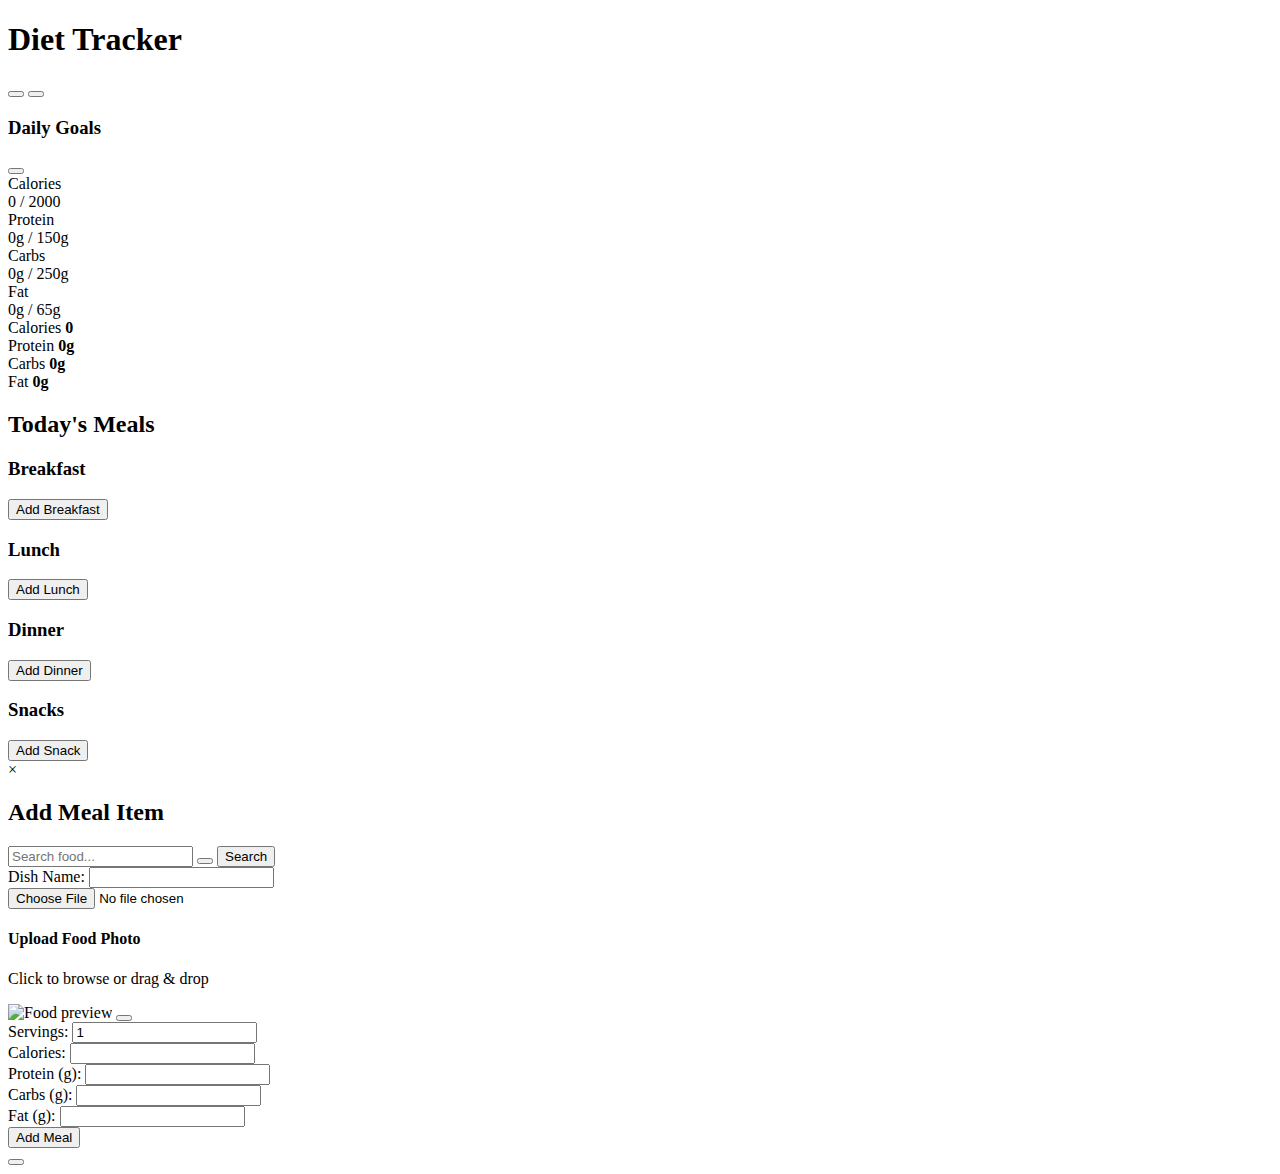
==== index.html @ f557be8c "Update and rename patrick.html to index.html" ====
<!DOCTYPE html>
<html lang="en">
<head>
    <meta charset="UTF-8">
    <meta name="viewport" content="width=device-width, initial-scale=1.0">
    <title>Test</title>
    <link rel="icon" href="data:,">
    <link rel="stylesheet" href="style.css">
    <link rel="stylesheet" href="https://cdnjs.cloudflare.com/ajax/libs/font-awesome/6.4.0/css/all.min.css" 
    integrity="sha512-iecdLmaskl7CVkqkXNQ/ZH/XLlvWZOJyj7Yy7tcenmpD1ypASozpmT/E0iPtmFIB46ZmdtAc9eNBvH0H/ZpiBw==" 
      crossorigin="anonymous" 
      referrerpolicy="no-referrer" />
    <link href="https://fonts.googleapis.com/css2?family=Roboto:wght@400;500;700&display=swap" rel="stylesheet">
  
    <link rel="icon" href="leaf-solid.svg" type="image/svg+xml">

  <link rel="icon" href="leaf-solid.ico" type="image/x-icon">

  <link rel="apple-touch-icon" href="leaf-solid.svg">

  <meta name="theme-color" content="#66BB6A">
  <meta name="msapplication-TileColor" content="#66BB6A">
</head>
<body>
    <div class="app-container">
        <header class="app-header">
            <div class="logo">
                <i class="fas fa-leaf"></i>
                <h1>Diet Tracker</h1>
            </div>
            <div class="date-selector">
                <button id="prevDate"><i class="fas fa-chevron-left"></i></button>
                <span id="currentDate"></span>
                <button id="nextDate"><i class="fas fa-chevron-right"></i></button>
            </div>
        </header>

        <main class="main-content">
            <div class="dashboard">
                <div class="nutrition-summary">
                    <div class="goal-progress">
                        <div class="goals-header">
                            <h3>Daily Goals</h3>
                            <button id="editGoalsBtn" class="edit-goals-btn">
                                <i class="fas fa-cog"></i>
                            </button>
                        </div>
                        <div class="progress-bars">
                            <div class="progress-item">
                                <label>Calories</label>
                                <div class="progress-bar">
                                    <div id="calorieProgress" class="progress" style="width: 0%"></div>
                                </div>
                                <span id="calorieCount">0 / 2000</span>
                            </div>
                            <div class="progress-item">
                                <label>Protein</label>
                                <div class="progress-bar">
                                    <div id="proteinProgress" class="progress" style="width: 0%"></div>
                                </div>
                                <span id="proteinCount">0g / 150g</span>
                            </div>
                            <div class="progress-item">
                                <label>Carbs</label>
                                <div class="progress-bar">
                                    <div id="carbsProgress" class="progress" style="width: 0%"></div>
                                </div>
                                <span id="carbsCount">0g / 250g</span>
                            </div>
                            <div class="progress-item">
                                <label>Fat</label>
                                <div class="progress-bar">
                                    <div id="fatProgress" class="progress" style="width: 0%"></div>
                                </div>
                                <span id="fatCount">0g / 65g</span>
                            </div>
                        </div>
                    </div>

                    <div class="quick-stats">
                        <div class="stat-card">
                            <i class="fas fa-fire"></i>
                            <span>Calories</span>
                            <strong id="totalCal">0</strong>
                        </div>
                        <div class="stat-card">
                            <i class="fas fa-drumstick-bite"></i>
                            <span>Protein</span>
                            <strong id="totalProtein">0g</strong>
                        </div>
                        <div class="stat-card">
                            <i class="fas fa-bread-slice"></i>
                            <span>Carbs</span>
                            <strong id="totalCarbs">0g</strong>
                        </div>
                        <div class="stat-card">
                            <i class="fas fa-cheese"></i>
                            <span>Fat</span>
                            <strong id="totalFat">0g</strong>
                        </div>
                    </div>
                </div>

                <div class="meals-section">
                    <div class="meal-header">
                        <h2>Today's Meals</h2>
                    </div>

                    <div class="meal-containers">
                        <div id="breakfast" class="meal-container">
                            <h3><i class="fas fa-sun"></i> Breakfast</h3>
                            <button class="add-meal-btn" data-meal-type="breakfast">Add Breakfast</button>
                            <div class="meal-items"></div>
                        </div>
                        <div id="lunch" class="meal-container">
                            <h3><i class="fas fa-cloud-sun"></i> Lunch</h3>
                            <button class="add-meal-btn" data-meal-type="lunch">Add Lunch</button>
                            <div class="meal-items"></div>
                        </div>
                        <div id="dinner" class="meal-container">
                            <h3><i class="fas fa-moon"></i> Dinner</h3>
                            <button class="add-meal-btn" data-meal-type="dinner">Add Dinner</button>
                            <div class="meal-items"></div>
                        </div>
                        <div id="snacks" class="meal-container">
                            <h3><i class="fas fa-cookie"></i> Snacks</h3>
                            <button class="add-meal-btn" data-meal-type="snacks">Add Snack</button>
                            <div class="meal-items"></div>
                        </div>
                    </div>
                </div>
            </div>
        </main>
    </div>

    <!-- inside the modal div -->
    <div id="addMealModal" class="modal hidden">
        <div class="modal-content">
            <span class="close-button">×</span>
            <h2>Add Meal Item</h2>
            <div class="search-container">
                <div class="search-input-wrapper">
                   <i class="fas fa-search"></i>
                    <input type="text" id="foodSearch" placeholder="Search food..." autocomplete="off">
                    <button class="clear-search hidden">
                        <i class="fas fa-times"></i>
                    </button>
                     <button id="searchButton" class="search-button">
                        Search
                    </button>
                </div>
                <div id="searchResults" class="search-results hidden"></div>
            </div>

            <form id="addMealForm">
                <input type="hidden" id="mealTypeInput">
                <div class="form-group">
                    <label for="dishName">Dish Name:</label>
                    <input type="text" id="dishName" required>
                </div>

                <!-- File Upload Section -->
                <div class="file-upload-wrapper">
                    <input type="file" id="photo" accept="image/*" class="hidden">
                    <label for="photo" class="file-upload-label">
                        <div class="upload-content">
                            <i class="fas fa-camera-retro upload-icon"></i>
                            <div class="upload-text">
                                <h4>Upload Food Photo</h4>
                                <p>Click to browse or drag & drop</p>
                            </div>
                        </div>
                        <div class="preview-container hidden">
                            <img id="imagePreview" class="preview-image" alt="Food preview">
                            <button type="button" class="remove-image-btn">
                                <i class="fas fa-times"></i>
                            </button>
                        </div>
                    </label>
                </div>

                <div class="nutrition-inputs">
                    <div class="input-group">
                        <label for="servings">Servings:</label>
                        <input type="number" id="servings" value="1" min="1">
                    </div>
                    <div class="input-group">
                        <label for="calories">Calories:</label>
                        <input type="number" id="calories" required>
                    </div>
                    <div class="input-group">
                        <label for="protein">Protein (g):</label>
                        <input type="number" id="protein" required>
                    </div>
                    <div class="input-group">
                        <label for="carbs">Carbs (g):</label>
                        <input type="number" id="carbs" required>
                    </div>
                    <div class="input-group">
                        <label for="fat">Fat (g):</label>
                        <input type="number" id="fat" required>
                    </div>
                </div>

                <button type="submit" class="primary-btn">Add Meal</button>
            </form>
        </div>
    </div>

    <button class="theme-toggle" aria-label="Toggle dark mode">
        <i class="fas fa-moon"></i>
    </button>

    <div id="toast-container"></div>

    <script src="script.js"></script>
</body>
</html>
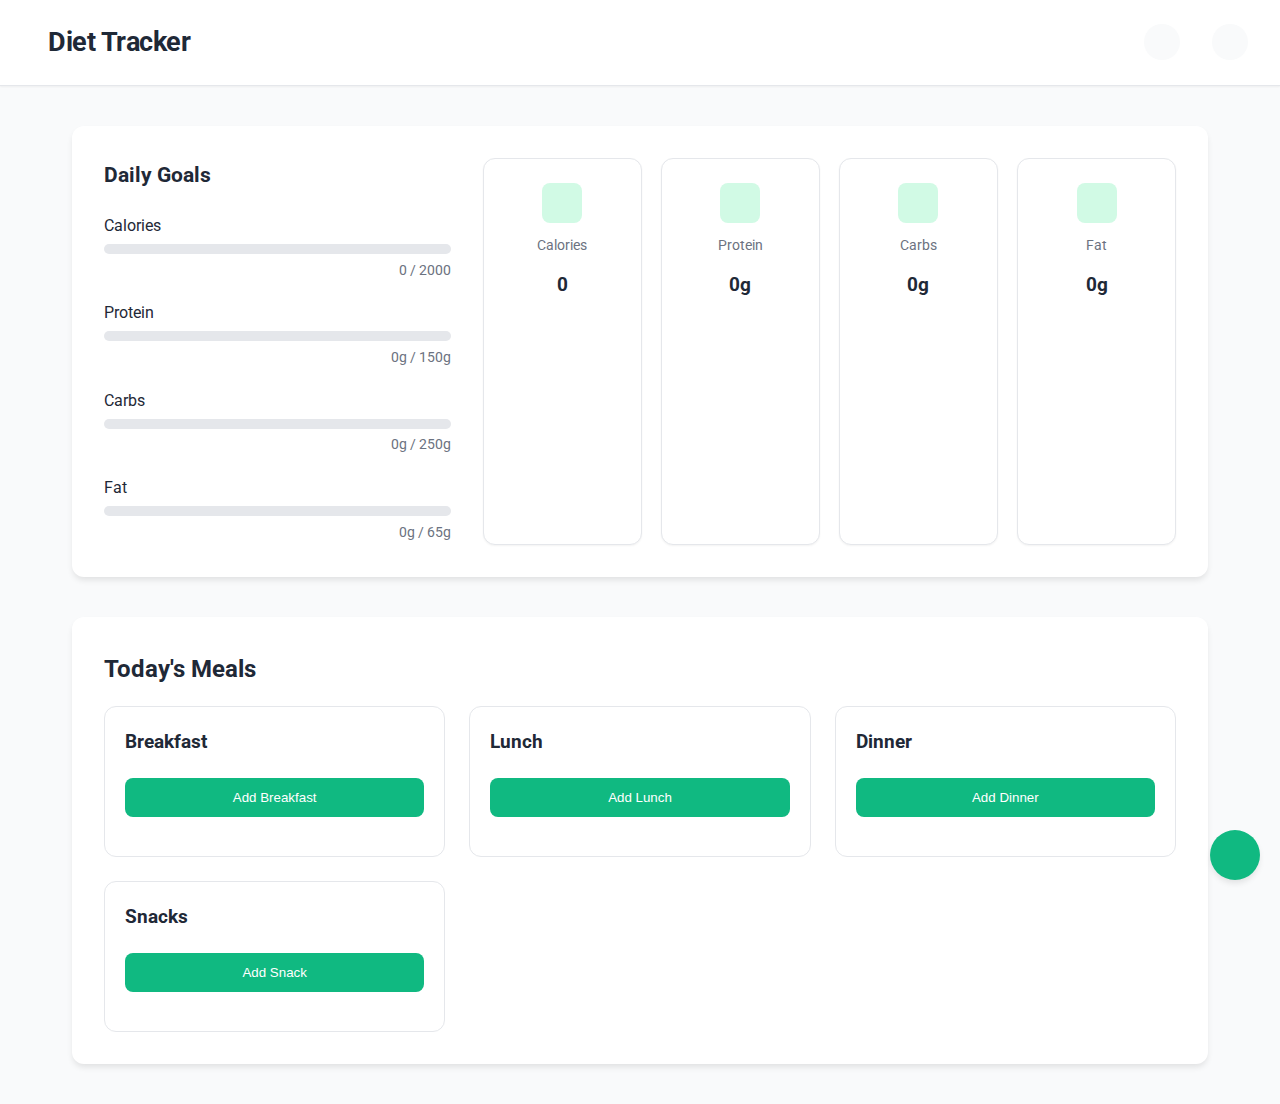
==== commit 5032014b: "Update index.html" ====
--- a/index.html
+++ b/index.html
@@ -3,7 +3,7 @@
 <head>
     <meta charset="UTF-8">
     <meta name="viewport" content="width=device-width, initial-scale=1.0">
-    <title>Test</title>
+    <title>Diet Tracker</title>
     <link rel="icon" href="data:,">
     <link rel="stylesheet" href="style.css">
     <link rel="stylesheet" href="https://cdnjs.cloudflare.com/ajax/libs/font-awesome/6.4.0/css/all.min.css" 
--- a/style.css
+++ b/style.css
@@ -0,0 +1,1489 @@
+:root {
+    --primary-color: #10B981; /* teal  */
+    --primary-dark: #059669;
+    --primary-light: #D1FAE5;
+
+    --md-primary-color: #66BB6A;
+    --md-primary-dark: #388E3C;
+    --md-primary-light: #C8E6C9;
+
+    --accent-color: #F59E0B; /*  material Yellow  */
+    --md-accent-color: #FFC107; /* material Yellow */
+
+    --text-primary: #1F2937; /* dark gray */
+    --text-secondary: #6B7280; /* medium gray */
+
+    --background-main: #F9FAFB; /* light gray*/
+    --background-card: #FFFFFF; /* white */
+    --border-color: #E5E7EB; /* light gray  */
+
+    --shadow-sm: 0 1px 2px rgba(0, 0, 0, 0.05);
+    --shadow-md: 0 4px 6px -1px rgba(0, 0, 0, 0.1);
+    --border-radius: 12px; 
+    --font-family: 'Inter', 'Roboto', sans-serif;
+    --z-index-modal: 2000; 
+    --z-index-search-results: 1000; /* search results */
+    --transition-timing: cubic-bezier(0.4, 0, 0.2, 1);
+    --border-color-rgb: 229, 231, 235;
+    --primary-color-rgb: 16, 185, 129;
+    --background-main-rgb: 249, 250, 251;
+}
+[data-theme="dark"] {
+    /* g spectrum */
+    --green-50: #e6f3e9;
+    --green-100: #c2e3c7;
+    --green-200: #2ecc71;
+    --green-300: #27ae60;
+    --green-400: #1e8449;
+
+    /* grayscale  */
+    --black-pure: #000000;
+    --black-soft: #0a0a0a;
+    --grey-900: #121212;
+    --grey-800: #1e1e1e;
+    --grey-700: #2c2c2c;
+    --grey-600: #3c3c3c;
+    --grey-500: #484848;
+    --grey-400: #5c5c5c;
+
+    /* text hdfghfghierarchy */
+    --text-primary: #e0e0e0;
+    --text-secondary: #a0a0a0;
+    --text-tertiary: #6c6c6c;
+
+    /* layout and structure */
+    --background-main: var(--black-soft);
+    --background-secondary: var(--grey-900);
+    --background-card: var(--grey-800);
+    --background-elevated: var(--grey-700);
+
+    /* interaction and state */
+    --hover-color: var(--green-300);
+    --active-color: var(--green-400);
+    --focus-ring: rgba(46, 204, 113, 0.4);
+
+    /* border and separation */
+    --border-color: rgba(46, 204, 113, 0.2); 
+    --border-subtle: rgba(255, 255, 255, 0.1); 
+    --border-gradient: linear-gradient(90deg, rgba(46, 204, 113, 0.2), rgba(46, 204, 113, 0)); 
+    --separator-gradient: linear-gradient(90deg, transparent, rgba(255, 255, 255, 0.1), transparent); /* gradient sep */
+
+    /* semantic map */
+    --primary-color: var(--green-200);
+    --success-color: var(--green-300);
+    --danger-color: #e74c3c;
+    --warning-color: #f39c12;
+
+    /* advanced Utili */
+    --border-radius-sm: 4px;
+    --border-radius-md: 8px;
+    --transition-speed: 0.2s;
+
+    /* shad & dep */
+    --shadow-subtle: 0 2px 4px rgba(0,0,0,0.2);
+    --shadow-medium: 0 4px 8px rgba(0,0,0,0.3);
+
+    /* Opacity lvl */
+    --opacity-hover: 0.85;
+    --opacity-disabled: 0.5;
+
+    --gradient-primary: linear-gradient(135deg, var(--green-200), var(--green-300)); 
+    --gradient-card: linear-gradient(145deg, var(--grey-800), var(--grey-700)); 
+    --hover-glow: 0 0 8px rgba(46, 204, 113, 0.3); 
+    --transition-smooth: all var(--transition-speed) ease-in-out; 
+    --scale-hover: scale(1.02);
+    --scale-active: scale(0.98); 
+}*,
+*::before,
+*::after {
+    margin: 0;
+    padding: 0;
+    box-sizing: border-box;
+}
+
+body {
+    font-family: var(--font-family);
+    background-color: var(--background-main);
+    color: var(--text-primary);
+    line-height: 1.7;
+    -webkit-font-smoothing: antialiased;
+    -moz-osx-font-smoothing: grayscale;
+}
+
+.app-container {
+    min-height: 100vh;
+}
+
+/* Header  */
+.app-header {
+    background-color: var(--background-card);
+    padding: 1.2rem 2rem; 
+    box-shadow: var(--shadow-sm); 
+    display: flex;
+    justify-content: space-between; 
+    align-items: center;
+    border-bottom: 1px solid var(--border-color); 
+}
+
+/* Logo  */
+.logo {
+    display: flex;
+    align-items: center;
+    gap: 1rem; 
+}
+
+.logo i {
+    color: var(--primary-color);
+    font-size: 2.2rem; 
+}
+
+.logo h1 {
+    font-size: 1.7rem; 
+    font-weight: 700; 
+    letter-spacing: -0.5px; 
+    color: var(--text-primary);
+}
+
+/* Date Selector */
+.date-selector {
+    display: flex;
+    align-items: center;
+    gap: 1rem;
+}
+
+.date-selector button {
+    background: none;
+    border: none;
+    cursor: pointer;
+    color: var(--primary-color);
+    transition: opacity 0.2s;
+    width: 36px; 
+    height: 36px; 
+    border-radius: 50%; 
+    background-color: var(--background-main); /*mamayang 4 fix selector button */
+}
+
+.date-selector button:hover {
+    opacity: 0.8;
+    background: var(--primary-light); 
+}
+
+.date-selector span {
+    font-weight: 500;
+    color: var(--text-primary);
+}
+
+/* Main Content   */
+.main-content {
+    max-width: 1200px;
+    margin: 2.5rem auto;
+    padding: 0 2rem;
+}
+
+.dashboard {
+    display: grid;
+    gap: 2.5rem;
+}
+
+/* nutrition summary */
+.nutrition-summary {
+    display: grid;
+    gap: 2rem;
+    grid-template-columns: 1fr 2fr;
+    background-color: var(--background-card);
+    padding: 2rem;
+    border-radius: var(--border-radius);
+    box-shadow: var(--shadow-md);
+}
+
+.goal-progress {
+    display: flex;
+    flex-direction: column;
+}
+
+.goals-header {
+    display: flex;
+    justify-content: space-between;
+    align-items: center;
+    margin-bottom: 1.2rem;
+}
+
+.goal-progress h3 {
+    margin: 0;
+    font-size: 1.3rem;
+    color: var(--text-primary);
+}
+
+.edit-goals-btn {
+    background: none;
+    border: none;
+    color: var(--text-secondary);
+    cursor: pointer;
+    font-size: 1.1rem;
+    transition: color 0.2s;
+}
+
+.edit-goals-btn:hover {
+    color: var(--primary-color);
+}
+
+/*  Progress Bars  */
+.progress-bars {
+    display: flex;
+    flex-direction: column;
+    gap: 1rem;
+}
+
+.progress-item label {
+    display: block;
+    margin-bottom: 0.3rem;
+    color: var(--text-primary);
+    font-size: 1rem;
+}
+
+.progress-bar {
+    height: 10px; /* Adjusted height */
+    background-color: var(--border-color);
+    border-radius: 5px; /* Adjusted border-radius */
+    overflow: hidden;
+    position: relative; /* For ::after positioning */
+}
+
+.progress {
+    height: 100%;
+    background: linear-gradient(90deg, var(--primary-color) 0%, var(--primary-dark) 100%); /* Gradient color */
+    box-shadow: inset 0 2px 4px rgba(0, 0, 0, 0.05); 
+    border-radius: 4px; 
+    transition: width 0.3s ease, background-color 0.3s ease;
+}
+
+.progress-item span {
+    display: block;
+    text-align: right;
+    font-size: 0.9rem;
+    color: var(--text-secondary);
+    margin-top: 0.3rem;
+}
+
+.goal-input-field {
+    width: 70px;
+    padding: 0.5rem 0.7rem;
+    border: 1px solid #ccc;
+    border-radius: 6px;
+    font-size: 1rem;
+    text-align: center;
+    outline: none;
+    margin-right: 0.3rem;
+    background-color: var(--background-card);
+    color: var(--text-primary);
+}
+
+input[type="number"]::-webkit-inner-spin-button,
+input[type="number"]::-webkit-outer-spin-button {
+    -webkit-appearance: none;
+    margin: 0;
+}
+
+input[type="number"] {
+    -moz-appearance: textfield;
+}
+
+/* Quick Stats Styles */
+.quick-stats {
+    display: grid;
+    grid-template-columns: repeat(auto-fit, minmax(100px, 1fr));
+    gap: 1.2rem;
+}
+
+.stat-card {
+    background-color: var(--background-card); 
+    border: 1px solid var(--border-color); 
+    padding: 1.5rem; 
+    border-radius: var(--border-radius);
+    text-align: center;
+    display: flex;
+    flex-direction: column;
+    align-items: center;
+    gap: 0.7rem;
+    box-shadow: var(--shadow-sm);
+    transition: transform 0.2s ease, box-shadow 0.2s ease; 
+}
+
+.stat-card:hover {
+    transform: translateY(-2px); 
+    box-shadow: var(--shadow-md); 
+}
+
+.stat-card i {
+    font-size: 1.8rem;
+    color: var(--primary-color);
+    width: 40px; /* From first block */
+    height: 40px; /* From first block */
+    display: flex; /* From first block */
+    align-items: center; /* From first block */
+    justify-content: center; /* From first block */
+    border-radius: 8px; /* From first block */
+    background: var(--primary-light); /* Background from first block */
+}
+
+.stat-card span {
+    font-size: 0.9rem;
+    color: var(--text-secondary);
+}
+
+.stat-card strong {
+    font-size: 1.2rem;
+    color: var(--text-primary);
+}
+
+/* Edit Actions Styles (from second block) */
+.edit-actions {
+    display: flex;
+    gap: 0.8rem;
+    align-items: center;
+}
+
+.small-btn {
+    padding: 0.6rem 1.2rem;
+    font-size: 0.9rem;
+    border-radius: 8px;
+    cursor: pointer;
+    transition: background-color 0.2s, color 0.2s;
+    border: none;
+}
+
+.primary-btn {
+    background-color: var(--primary-color);
+    color: white;
+}
+
+.primary-btn:hover {
+    background-color: var(--primary-dark);
+}
+
+.secondary-btn {
+    background-color: #eee;
+    color: var(--text-secondary);
+}
+
+.secondary-btn:hover {
+    background-color: #ddd;
+}
+
+/* Meals Section Styles  */
+.meals-section {
+    background-color: var(--background-card);
+    padding: 2rem;
+    border-radius: var(--border-radius);
+    box-shadow: var(--shadow-md);
+}
+
+.meal-header {
+    display: flex;
+    justify-content: space-between;
+    align-items: center;
+    margin-bottom: 1rem;
+}
+
+.meal-header h2 {
+    font-size: 1.5rem;
+    margin: 0;
+    color: var(--text-primary);
+}
+
+/*  Meal Containers */
+.meal-containers {
+    display: grid;
+    grid-template-columns: repeat(auto-fit, minmax(300px, 1fr));
+    gap: 1.5rem;
+}
+
+.meal-container {
+    background-color: var(--background-card); /* From first block, corrected to background-card */
+    border: 1px solid var(--border-color); /* Border from first block */
+    padding: 1.25rem; /* Adjusted padding from first block */
+    border-radius: var(--border-radius);
+    display: flex;
+    flex-direction: column;
+    gap: 1.2rem;
+}
+
+.meal-header-row {
+    display: flex;
+    justify-content: space-between;
+    align-items: center;
+    padding-bottom: 1rem;
+    border-bottom: 1px solid var(--border-color);
+}
+
+.meal-header-row h3 {
+    display: flex;
+    align-items: center;
+    gap: 0.5rem;
+    margin: 0;
+    font-size: 1.2rem;
+    color: var(--text-primary);
+}
+
+/*  Add Meal Button  */
+.add-meal-btn {
+    background: var(--primary-color); 
+    color: white; /* From first block */
+    border: none;
+    padding: 0.75rem 1.25rem; 
+    border-radius: 8px; 
+    font-weight: 500;
+    transition: all 0.2s ease;
+    cursor: pointer; /* pointer */
+}
+
+.add-meal-btn:hover {
+    background: var(--primary-dark); /* Hover background */
+    transform: translateY(-1px); /* Hover transform  */
+    box-shadow: none; 
+}
+
+.add-meal-btn i {
+    font-size: 0.9rem;
+}
+.meal-items {
+    display: flex;
+    flex-direction: column;
+    gap: 1.5rem; /* Increased gap for better visual separation */
+}
+.meal-items {
+    display: flex;
+    flex-direction: column;
+    gap: 1.75rem; /* Increased vertical spacing */
+}
+
+.food-item {
+    background: var(--background-card);
+    border: 1px solid rgba(var(--border-color-rgb), 0.1);
+    padding: 1.5rem;
+    border-radius: 16px;
+    display: grid;
+    grid-template-columns: 80px 1fr auto;
+    gap: 1.5rem;
+    align-items: center;
+    box-shadow: 0 4px 24px rgba(0, 0, 0, 0.05);
+    transition: all 0.3s cubic-bezier(0.4, 0, 0.2, 1);
+    position: relative;
+    overflow: hidden;
+    cursor: pointer;
+}
+.food-item:hover {
+    transform: translateX(4px);
+    border-color: var(--primary-color);
+    box-shadow: var(--shadow-sm);
+}
+
+.food-item:hover {
+    transform: translateY(-3px);
+    box-shadow: 0 8px 32px rgba(0, 0, 0, 0.1);
+    border-color: rgba(var(--primary-color-rgb), 0.2);
+}
+
+.food-item::before {
+    content: '';
+    position: absolute;
+    top: 0;
+    left: 0;
+    width: 100%;
+    height: 100%;
+    background: linear-gradient(120deg, 
+        rgba(var(--primary-color-rgb), 0.03) 0%, 
+        rgba(var(--primary-color-rgb), 0.01) 100%);
+    opacity: 0;
+    transition: opacity 0.3s ease;
+}
+
+.food-item:hover::before {
+    opacity: 1;
+}
+/*.food-image img */
+.food-image {
+    position: relative;
+    border-radius: 12px;
+    width: 100px;
+    height: 100px;
+    background: linear-gradient(145deg, 
+        rgba(var(--background-main-rgb), 0.8), 
+        rgba(var(--background-main-rgb), 0.6));
+    border: 1px solid rgba(var(--border-color-rgb), 0.15);
+    overflow: hidden;
+    transition: transform 0.3s ease;
+}
+
+.food-image::after {
+    content: attr(data-food-name);
+    position: absolute;
+    bottom: 0;
+    left: 0;
+    right: 0;
+    background: linear-gradient(0deg, rgba(0,0,0,0.7) 0%, transparent 100%);
+    color: white;
+    padding: 0.5rem 0.75rem;
+    font-size: 0.9rem;
+    font-weight: 500;
+    display: flex;
+    align-items: center;
+    gap: 0.5rem;
+}
+
+.food-image::before {
+    content: '\f2e7'; /* Font   awesome icon */
+    font-family: 'Font Awesome 5 Free';
+    font-weight: 900;
+    color: var(--primary-color);
+    position: absolute;
+    top: 8px;
+    left: 8px;
+    font-size: 1.2rem;
+    z-index: 1;
+}
+
+.food-image img {
+    width: 100%;
+    height: 100%;
+    object-fit: cover;
+    border-radius: 10px;
+}
+
+.food-item:hover .food-image img {
+    transform: scale(1.05);
+}
+.food-content {
+    display: flex;
+    flex-direction: column;
+    gap: 1rem; 
+    position: relative;
+    z-index: 1;
+}
+
+.food-name {
+    font-weight: 700;
+    color: var(--text-primary);
+    font-size: 1.3rem; 
+    letter-spacing: -0.015em;
+    line-height: 1.3;
+    text-shadow: 0 1px 2px rgba(0, 0, 0, 0.05);
+}
+
+.food-details {
+    display: grid;
+    grid-template-columns: repeat(2, 1fr);
+    gap: 1.5rem 2rem; /* verti and hori spacing */
+}
+
+.food-detail-group {
+    display: flex;
+    flex-direction: column;
+    gap: 0.5rem;
+}
+
+.detail-label {
+    font-size: 0.75rem;
+    font-weight: 600;
+    color: var(--text-tertiary);
+    text-transform: uppercase;
+    letter-spacing: 0.05em;
+    display: flex;
+    align-items: center;
+    gap: 0.5rem;
+}
+
+.detail-label::before {
+    content: '';
+    width: 8px;
+    height: 8px;
+    border-radius: 50%;
+    background: rgba(var(--primary-color-rgb), 0.3);
+}
+
+.detail-value {
+    font-size: 1.05rem;
+    font-weight: 500;
+    color: var(--text-primary);
+    letter-spacing: -0.01em;
+}
+
+/*  remove button */
+.remove-btn {
+    background: rgba(231, 76, 60, 0.1);
+    border: none;
+    color: #e74c3c;
+    width: 40px;
+    height: 40px;
+    display: flex;
+    align-items: center;
+    justify-content: center;
+    border-radius: 12px;
+    transition: all 0.3s cubic-bezier(0.4, 0, 0.2, 1);
+    position: relative;
+    overflow: hidden;
+}
+
+.remove-btn::before {
+    content: '\f2ed'; /* Font Awesome trash icon */
+    font-family: 'Font Awesome 5 Free';
+    font-weight: 900;
+}
+
+.remove-btn:hover {
+    background: rgba(231, 76, 60, 0.2);
+    transform: rotate(8deg) scale(1.1);
+}
+.remove-btn:active {
+    transform: scale(0.95);
+}
+
+/* responsive styles */
+@media (max-width: 768px) {
+    .food-item {
+        grid-template-columns: 80px 1fr auto;
+        gap: 1.25rem;
+        padding: 1.25rem;
+    }
+    
+    .food-image {
+        width: 80px;
+        height: 80px;
+    }
+    
+    .food-name {
+        font-size: 1.15rem;
+    }
+    
+    .detail-value {
+        font-size: 0.95rem;
+    }
+}
+/* theme Toggle Styles  */
+.theme-toggle {
+    position: fixed;
+    bottom: 20px;
+    right: 20px;
+    background: var(--primary-color);
+    color: white;
+    border: none;
+    border-radius: 50%;
+    width: 50px;
+    height: 50px;
+    cursor: pointer;
+    box-shadow: var(--shadow-md);
+    display: flex;
+    align-items: center;
+    justify-content: center;
+    z-index: 1000;
+    transition: transform 0.2s ease;
+}
+
+.theme-toggle:hover {
+    transform: scale(1.1);
+}
+
+.theme-toggle i {
+    font-size: 1.5rem;
+}
+
+/* Searched */
+.search-container {
+    position: relative;
+    margin-bottom: 1.5rem;
+}
+
+.search-input-wrapper {
+    position: relative;
+    display: flex;
+    gap: 0.5rem;
+    align-items: center;
+    background-color: var(--background-main);
+    border-radius: var(--border-radius);
+    padding: 0.5rem 1rem;
+    border: 2px solid var(--border-color);
+    transition: border-color 0.3s ease;
+}
+
+.search-input-wrapper:focus-within {
+    border-color: var(--primary-color);
+    box-shadow:  0 0 0 3px rgba(102, 187, 106, 0.15);
+}
+
+.search-input-wrapper i {
+    margin-right: 0.5rem;
+    color: var(--text-secondary);
+}
+
+/* Search Button Styles */
+.search-button {
+    background: var(--primary-color);
+    color: white !important;
+    border: none;
+    border-radius: var(--border-radius);
+    padding: 0.75rem 1.5rem;
+    cursor: pointer;
+    font-weight: 500;
+    transition: all 0.3s var(--transition-timing);
+    display: flex;
+    align-items: center;
+    gap: 0.5rem;
+    box-shadow: 0 2px 8px rgba(102, 187, 106, 0.15);
+}
+
+.search-button:hover {
+    background: var(--primary-dark);
+    transform: translateY(-1px);
+    box-shadow: 0 4px 12px rgba(102, 187, 106, 0.25);
+}
+
+.search-button:active {
+    transform: translateY(0);
+    box-shadow: 0 2px 6px rgba(102, 187, 106, 0.2);
+}
+
+.search-button i {
+    font-size: 0.9rem;
+    transition: transform 0.2s ease;
+}
+
+.search-button.loading i {
+    animation: spin 0.8s linear infinite;
+}
+
+@keyframes spin {
+    from { transform: rotate(0deg); }
+    to { transform: rotate(360deg); }
+}
+.search-button.gradient {
+    background: linear-gradient(135deg, var(--primary-color) 0%, var(--primary-dark) 100%);
+}
+
+.floating-label {
+    position: absolute;
+    left: 56px;
+    top: 50%;
+    transform: translateY(-50%);
+    color: var(--text-secondary);
+    pointer-events: none;
+    transition: all 0.3s ease;
+    background: var(--background-card);
+    padding: 0 8px;
+}
+
+.search-input:focus ~ .floating-label,
+.search-input:not(:placeholder-shown) ~ .floating-label {
+    top: -10px;
+    left: 48px;
+    font-size: 0.85rem;
+    color: var(--primary-color);
+    background: var(--background-card);
+}
+
+
+#foodSearch {
+    flex: 1;
+    border: none;
+    background: none;
+    padding: 0.5rem;
+    font-size: 1rem;
+    color: var(--text-primary);
+}
+
+.clear-search {
+    background: none;
+    border: none;
+    cursor: pointer;
+    padding: 0.25rem;
+    margin-left: 0.5rem;
+}
+
+#searchResults {
+    position: absolute;
+    top: 100%;
+    left: 0;
+    right: 0;
+    background: var(--background-card);
+    border-radius: var(--border-radius);
+    margin-top: 0.5rem;
+    box-shadow: var(--shadow-md);
+    max-height: 60vh;
+    overflow-y: auto;
+    opacity: 0;
+    transform: translateY(-20px);
+    visibility: hidden;
+    transition: all 0.3s var(--transition-timing);
+    z-index: var(--z-index-search-results); 
+    display: none; 
+}
+
+#searchResults.visible { 
+    display: block; 
+    opacity: 1;
+    transform: translateY(0);
+    visibility: visible;
+}
+
+
+.search-suggestions {
+    padding: 1.5rem;
+    border-bottom: 1px solid var(--border-color);
+}
+
+.search-category {
+    margin-bottom: 1.5rem;
+}
+
+.search-category h4 {
+    color: var(--text-secondary);
+    font-size: 0.9rem;
+    text-transform: uppercase;
+    letter-spacing: 0.5px;
+    margin-bottom: 1rem;
+}
+
+.suggestion-chip {
+    display: inline-flex;
+    background: var(--primary-light);
+    color: var(--primary-dark);
+    padding: 8px 16px;
+    border-radius: 24px;
+    margin: 4px;
+    font-size: 0.95rem;
+    cursor: pointer;
+    transition: all 0.2s ease;
+}
+
+.suggestion-chip:hover {
+    background: var(--primary-color);
+    color: white;
+    transform: translateY(-1px);
+}
+
+.search-results-list {
+    padding: 1rem;
+}
+
+.search-item {
+    padding: 1rem;
+    color: var(--text-primary);
+    background: var(--background-card); 
+    border-bottom: 1px solid var(--border-color);
+    border-radius: 8px; 
+    margin-bottom: 0.5rem; 
+    display: flex; 
+    align-items: center; 
+    gap: 1rem; 
+    transition: transform 0.2s ease, box-shadow 0.2s ease; 
+}
+
+.search-item:hover {
+    background: var(--primary-light);
+    transform: translateX(4px); 
+    box-shadow: var(--shadow-sm); 
+}
+
+.search-item:focus {
+    outline: none;
+    box-shadow: 0 0 0 2px var(--primary-color);
+}
+
+.search-item:not(:last-child) {
+    margin-bottom: 0; 
+}
+
+.search-item-image {
+    width: 64px;
+    height: 64px;
+    border-radius: 12px;
+    margin-right: 1.5rem; 
+    background: var(--background-main);
+    display: flex;
+    align-items: center;
+    justify-content: center;
+}
+
+.search-item-image img {
+    width: 100%;
+    height: 100%;
+    object-fit: cover;
+    border-radius: var(--border-radius);
+}
+
+.search-item-content {
+    flex: 1;
+}
+
+.search-item-header {
+    display: flex;
+    justify-content: space-between;
+    align-items: center;
+    margin-bottom: 4px;
+}
+
+.search-item-name {
+    font-weight: 600;
+    color: var(--text-primary);
+    margin-bottom: 0.25rem;
+    font-size: 1.1rem; 
+}
+
+.search-item-calories {
+    color: var(--primary-color);
+    font-weight: 600;
+    font-size: 0.95rem;
+}
+
+.search-item-macros {
+    display: flex;
+    gap: 1rem;
+    color: var(--text-secondary);
+    font-size: 0.9rem;
+}
+
+.search-item-macro {
+    display: flex;
+    align-items: center;
+    gap: 4px;
+}
+
+.macro-dot {
+    width: 8px;
+    height: 8px;
+    border-radius: 50%;
+}
+
+.protein-dot { background: #3B82F6; }
+.carbs-dot { background: #F59E0B; }
+.fat-dot { background: #EF4444; }
+
+.search-footer {
+    padding: 1.5rem;
+    border-top: 1px solid var(--border-color);
+}
+
+.powered-by {
+    display: flex;
+    align-items: center;
+    gap: 8px;
+    color: var(--text-secondary);
+    font-size: 0.9rem;
+}
+
+.nutrition-source-logo {
+    height: 24px;
+}
+
+.nutrition-source-logo img {
+    height: 100%;
+}
+
+/* loading States */
+.search-loading {
+    padding: 2rem;
+    text-align: center;
+}
+
+.loading-wave {
+    display: inline-block;
+    width: 4px;
+    height: 24px;
+    background: var(--primary-color);
+    margin: 0 2px;
+    animation: wave 1.2s infinite ease-in-out;
+}
+
+@keyframes wave {
+    0%, 40%, 100% { transform: scaleY(0.4) }
+    20% { transform: scaleY(1) }
+}
+
+/* No results State ( */
+.search-empty-state {
+    padding: 3rem 2rem;
+    text-align: center;
+    color: var(--text-secondary);
+}
+
+.search-error-state {
+    padding: 3rem 2rem;
+    text-align: center;
+    color: #e74c3c;
+}
+
+.empty-state-icon,
+.search-error-state i {
+    font-size: 2.5rem;
+    color: var(--text-secondary);
+    margin-bottom: 1rem;
+}
+
+.modal {
+    position: fixed;
+    display: none; 
+    z-index: var(--z-index-modal); 
+    left: 0;
+    top: 0;
+    width: 100%;
+    height: 100%;
+    background-color: rgba(0, 0, 0, 0.5);
+    overflow: auto;
+}
+
+.modal.hidden {
+    display: none; 
+}
+
+.modal.show {
+    display: block; 
+}
+
+.modal-content {
+    background-color: var(--background-card);
+    color: var(--text-primary);
+    margin: 5% auto;
+    padding: 2rem;
+    border-radius: var(--border-radius);
+    max-width: 700px;
+    width: 90%;
+    position: relative;
+    box-shadow: var(--shadow-md);
+    border: 1px solid var(--border-color);
+}
+
+#addMealForm {
+    display: flex;
+    flex-direction: column;
+    gap: 1rem;
+}
+
+#addMealForm input[type="text"],
+#addMealForm input[type="number"],
+#addMealForm input[type="file"] {
+    padding: 0.8rem;
+    border: 1px solid var(--border-color);
+    border-radius: var(--border-radius);
+    font-size: 1rem;
+    background-color: var(--background-main); 
+    color: var(--text-primary);
+}
+
+/* nutrition inputs in mod */
+.nutrition-inputs {
+    display: grid;
+    grid-template-columns: repeat(2, 1fr);
+    gap: 1rem;
+}
+
+.input-group input {
+    width: 100%;
+    padding: 0.75rem;
+    border: 1px solid var(--border-color);
+    border-radius: 8px;
+    background: var(--background-main); 
+}
+
+
+#addMealForm label {
+    font-weight: 500;
+    color: var(--text-primary);
+}
+
+#addMealForm button[type="submit"] {
+    background-color: var(--primary-color);
+    color: white;
+    padding: 1rem;
+    border: none;
+    border-radius: var(--border-radius);
+    cursor: pointer;
+    font-weight: 500;
+    margin-top: 1rem;
+}
+
+.close-button {
+    position: absolute;
+    right: 1rem;
+    top: 1rem;
+    font-size: 1.5rem;
+    cursor: pointer;
+    color: var(--text-secondary);
+}
+
+/* File Upload */
+.file-upload-wrapper {
+    margin: 1.5rem 0;
+}
+
+.file-upload-label {
+    display: block;
+    border: 2px dashed var(--border-color);
+    border-radius: var(--border-radius);
+    padding: 2rem;
+    text-align: center;
+    transition: all 0.3s var(--transition-timing);
+    position: relative;
+    overflow: hidden;
+    background: var(--background-main); /* bg on hover */
+    min-height: 200px;
+    display: flex;
+    align-items: center;
+    justify-content: center;
+}
+
+.file-upload-label:hover {
+    border-color: var(--primary-color);
+    background: rgba(16, 185, 129, 0.05);
+    transform: translateY(-2px);
+}
+
+.file-upload-label.dragover {
+    border-color: var(--primary-color);
+    background: var(--primary-light); /* bg on dragover */
+}
+
+.upload-content {
+    transition: opacity 0.3s ease;
+}
+
+.preview-container {
+    position: absolute;
+    top: 0;
+    left: 0;
+    width: 100%;
+    height: 100%;
+    display: flex;
+    align-items: center;
+    justify-content: center;
+}
+
+.preview-image {
+    max-width: 100%;
+    max-height: 100%;
+    object-fit: contain;
+    border-radius: 8px;
+    box-shadow: var(--shadow-md);
+}
+
+.remove-image-btn {
+    position: absolute;
+    top: 10px;
+    right: 10px;
+    background: rgba(255, 255, 255, 0.9);
+    border: none;
+    border-radius: 50%;
+    width: 32px;
+    height: 32px;
+    cursor: pointer;
+    box-shadow: var(--shadow-sm);
+    transition: all 0.2s ease;
+}
+
+.remove-image-btn:hover {
+    background: #fff;
+    transform: scale(1.1);
+}
+
+.upload-icon {
+    font-size: 2.5rem;
+    color: var(--primary-color);
+    margin-bottom: 1rem;
+}
+
+.upload-text h4 {
+    color: var(--text-primary);
+    margin-bottom: 0.5rem;
+}
+
+.upload-text p {
+    color: var(--text-secondary);
+    font-size: 0.9rem;
+}
+
+/* Modern Toast Notifications (merged and enhanced) */
+#toast-container {
+    position: fixed;
+    top: 20px;
+    right: 20px;
+    z-index: 1100;
+    display: flex;
+    flex-direction: column;
+    align-items: flex-end;
+}
+.toast {
+    position: fixed;
+    bottom: 20px;
+    left: 50%;
+    transform: translateX(-50%);
+    padding: 0.75rem 1.5rem;
+    border-radius: 8px; 
+    background: var(--background-card); 
+    color: var(--text-primary);
+    box-shadow: var(--shadow-md);
+    z-index: 1001;
+    opacity: 0;
+    animation: slideIn 0.3s ease-out forwards;
+    margin-bottom: 10px;
+    white-space: nowrap; 
+    max-width: 300px;
+    border-left: 4px solid transparent; 
+    border: 1px solid var(--border-color); 
+}
+
+@keyframes slideIn {
+    from { opacity: 0; transform: translateY(100%) translateX(-50%); }
+    to { opacity: 1; transform: translateY(0) translateX(-50%); }
+}
+
+.toast.toast-error { border-left: 4px solid #e74c3c; }
+.toast.toast-success { border-left: 4px solid #2ecc71; }
+.toast.toast-warning { border-left: 4px solid #f1c40f; }
+.toast.toast-info { border-left: 4px solid var(--primary-color); }
+
+.hidden {
+    display: none;
+}
+
+/* Drag & drop effects (*/
+.file-upload-label::after {
+    content: '';
+    position: absolute;
+    top: 0;
+    left: 0;
+    width: 100%;
+    height: 100%;
+    border-radius: var(--border-radius);
+    opacity: 0;
+    transition: opacity 0.3s ease;
+}
+
+.file-upload-label.dragover::after {
+    content: 'Drop to upload';
+    display: flex;
+    align-items: center;
+    justify-content: center;
+    font-weight: 600;
+    color: var(--primary-color);
+    background: rgba(255, 255, 255, 0.9);
+    opacity: 1;
+}
+
+/* Search Item */
+.search-item {
+    padding: 1rem;
+    border-radius: 8px;
+    background: var(--background-card);
+    margin-bottom: 0.5rem;
+    display: flex;
+    align-items: center;
+    gap: 1rem;
+    transition: transform 0.2s ease, box-shadow 0.2s ease;
+}
+
+.search-item:focus {
+    outline: none;
+    box-shadow: 0 0 0 2px var(--primary-color);
+}
+
+.search-item-header {
+    margin-bottom: 0.5rem;
+}
+
+.search-item-name {
+    font-size: 1.1rem;
+    color: var(--text-primary);
+    margin-bottom: 0.25rem;
+}
+
+.search-item-meta {
+    display: flex;
+    gap: 1rem;
+    font-size: 0.9rem;
+    color: var(--text-secondary);
+}
+
+.nutrition-pill {
+    padding: 0.25rem 0.75rem;
+    border-radius: 20px;
+    font-size: 0.9rem;
+    display: inline-flex;
+    align-items: center;
+    gap: 0.5rem;
+}
+
+.nutrition-pill.protein { background: rgba(66, 153, 225, 0.1); color: #4299e1; }
+.nutrition-pill.carbs { background: rgba(246, 173, 85, 0.1); color: #f6ad55; }
+.nutrition-pill.fat { background: rgba(245, 101, 101, 0.1); color: #f56565; }
+
+.select-result-btn {
+    margin-left: auto;
+    background: none;
+    border: none;
+    color: var(--primary-color);
+    padding: 0.5rem;
+    cursor: pointer;
+    transition: transform 0.2s ease;
+}
+
+.select-result-btn:hover {
+    transform: scale(1.1);
+}
+
+
+.search-empty-state i {
+    font-size: 2rem;
+    margin-bottom: 1rem;
+}
+
+.global-loading {
+    position: fixed;
+    top: 0;
+    left: 0;
+    width: 100%;
+    height: 100%;
+    background: rgba(255, 255, 255, 0.8);
+    z-index: 9999;
+    display: flex;
+    align-items: center;
+    justify-content: center;
+    backdrop-filter: blur(2px);
+}
+
+.loading-spinner {
+    width: 50px;
+    height: 50px;
+    border: 4px solid var(--primary-light);
+    border-top-color: var(--primary-color);
+    border-radius: 50%;
+    animation: spin 1s linear infinite;
+}
+
+
+.progress-bar::after {
+    content: attr(data-percent) "%";
+    position: absolute;
+    right: -40px;
+    top: 50%;
+    transform: translateY(-50%);
+    font-size: 0.8rem;
+    color: var(--text-secondary);
+}
+
+.danger-btn {
+    background-color: #e74c3c;
+    color: white;
+}
+
+.danger-btn:hover {
+    background-color: #c0392b;
+}
+
+.food-image {
+    position: relative;
+    overflow: hidden;
+    border-radius: 8px;
+}
+
+.food-image-container {
+  position: relative;
+  width: 100px;
+  height: 100px;
+  border-radius: 12px;
+  overflow: hidden;
+}
+
+.food-image {
+  width: 100%;
+  height: 100%;
+  object-fit: cover;
+  transition: transform 0.3s ease;
+}
+
+.food-image:hover img {
+    transform: scale(1.1);
+}
+
+/* Keyboard Navigation Focus */
+[tabindex]:focus-visible {
+    outline: 2px solid var(--primary-color);
+    outline-offset: 2px;
+}
+
+/* Animation  (from first block) */
+@keyframes fadeIn {
+    from { opacity: 0; transform: translateY(10px); }
+    to { opacity: 1; transform: translateY(0); }
+}
+
+.meal-items .food-item {
+    animation: fadeIn 0.3s ease-out;
+}
+
+/* Accessibility Improvements (from first block) */
+.sr-only {
+    position: absolute;
+    width: 1px;
+    height: 1px;
+    padding: 0;
+    margin: -1px;
+    overflow: hidden;
+    clip: rect(0, 0, 0, 0);
+    border: 0;
+}
+
+/* .date-selector { ... } */
+
+.date-navigation {
+    display: flex;
+    gap: 0.5rem;
+    align-items: center;
+}
+
+.today-btn {
+    background: var(--primary-light);
+    color: var(--primary-dark);
+    border: none;
+    padding: 0.5rem 1rem;
+    border-radius: 20px;
+    cursor: pointer;
+    transition: all 0.2s ease;
+}
+
+.today-btn:hover {
+    background: var(--primary-color);
+    color: white;
+}
+
+/* utility classes  */
+.hidden {
+    display: none;
+}
+
+/* respo styles  */
+@media (max-width: 768px) {
+    .nutrition-summary {
+        grid-template-columns: 1fr;
+    }
+
+    .quick-stats {
+        grid-template-columns: 1fr 1fr; /*  2 columns forsmaller screens */
+    }
+
+    .meal-containers {
+        grid-template-columns: 1fr;
+    }
+
+    .main-content {
+        padding: 0 1rem;
+        margin-top: 1.5rem;
+    }
+
+    .app-header {
+        padding: 1rem;
+        flex-direction: column; 
+        gap: 1rem; 
+    }
+
+    .logo h1 {
+        font-size: 1.4rem;
+    }
+}
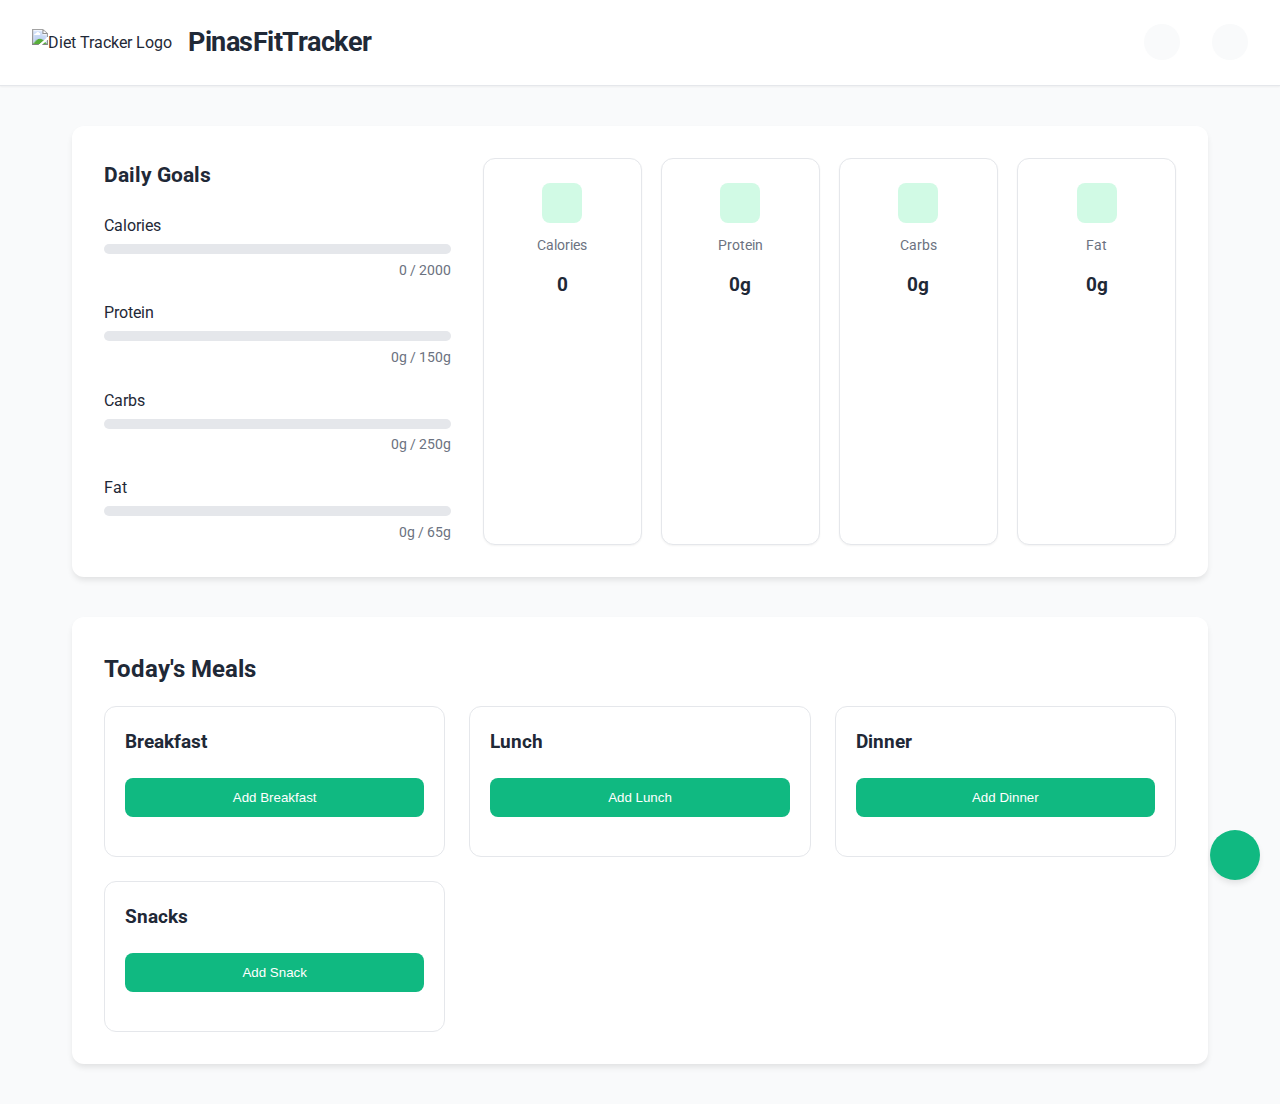
==== commit 5d7d90b2: "Update index.html" ====
--- a/index.html
+++ b/index.html
@@ -3,7 +3,7 @@
 <head>
     <meta charset="UTF-8">
     <meta name="viewport" content="width=device-width, initial-scale=1.0">
-    <title>Diet Tracker</title>
+    <title>Test</title>
     <link rel="icon" href="data:,">
     <link rel="stylesheet" href="style.css">
     <link rel="stylesheet" href="https://cdnjs.cloudflare.com/ajax/libs/font-awesome/6.4.0/css/all.min.css" 
@@ -25,8 +25,8 @@
     <div class="app-container">
         <header class="app-header">
             <div class="logo">
-                <i class="fas fa-leaf"></i>
-                <h1>Diet Tracker</h1>
+                <img src="logo.jpg" alt="Diet Tracker Logo">
+                <h1>PinasFitTracker</h1>
             </div>
             <div class="date-selector">
                 <button id="prevDate"><i class="fas fa-chevron-left"></i></button>
@@ -130,23 +130,27 @@
                     </div>
                 </div>
             </div>
-        </main>
-    </div>
+
 
     <!-- inside the modal div -->
     <div id="addMealModal" class="modal hidden">
         <div class="modal-content">
             <span class="close-button">×</span>
-            <h2>Add Meal Item</h2>
+            <h2><i class="fas fa-utensils"></i>Add Meal Item</h2>
             <div class="search-container">
                 <div class="search-input-wrapper">
-                   <i class="fas fa-search"></i>
-                    <input type="text" id="foodSearch" placeholder="Search food..." autocomplete="off">
-                    <button class="clear-search hidden">
-                        <i class="fas fa-times"></i>
+                    <input 
+                        type="text" 
+                        id="foodSearch" 
+                        placeholder="Search foods..." 
+                        autocomplete="off"
+                        aria-label="Search for foods"
+                    >
+                    <button class="clear-search" aria-label="Clear search">
                     </button>
-                     <button id="searchButton" class="search-button">
-                        Search
+                    <button id="searchButton" class="search-button">
+                        <i class="fas fa-search"></i>
+                        <span>Search</span>
                     </button>
                 </div>
                 <div id="searchResults" class="search-results hidden"></div>
--- a/style.css
+++ b/style.css
@@ -1,99 +1,53 @@
 :root {
-    --primary-color: #10B981; /* teal  */
+    --primary-color: #10B981;
     --primary-dark: #059669;
     --primary-light: #D1FAE5;
-
-    --md-primary-color: #66BB6A;
-    --md-primary-dark: #388E3C;
-    --md-primary-light: #C8E6C9;
-
-    --accent-color: #F59E0B; /*  material Yellow  */
-    --md-accent-color: #FFC107; /* material Yellow */
-
-    --text-primary: #1F2937; /* dark gray */
-    --text-secondary: #6B7280; /* medium gray */
-
-    --background-main: #F9FAFB; /* light gray*/
-    --background-card: #FFFFFF; /* white */
-    --border-color: #E5E7EB; /* light gray  */
-
+    --text-primary: #1F2937;
+    --text-secondary: #6B7280;
+    --background-main: #F9FAFB;
+    --background-card: #FFFFFF;
+    --border-color: #E5E7EB;
     --shadow-sm: 0 1px 2px rgba(0, 0, 0, 0.05);
     --shadow-md: 0 4px 6px -1px rgba(0, 0, 0, 0.1);
-    --border-radius: 12px; 
+    --border-radius: 12px;
     --font-family: 'Inter', 'Roboto', sans-serif;
-    --z-index-modal: 2000; 
-    --z-index-search-results: 1000; /* search results */
+    --z-index-modal: 2000;
+    --z-index-search-results: 1000;
     --transition-timing: cubic-bezier(0.4, 0, 0.2, 1);
     --border-color-rgb: 229, 231, 235;
     --primary-color-rgb: 16, 185, 129;
     --background-main-rgb: 249, 250, 251;
 }
 [data-theme="dark"] {
-    /* g spectrum */
-    --green-50: #e6f3e9;
-    --green-100: #c2e3c7;
     --green-200: #2ecc71;
     --green-300: #27ae60;
     --green-400: #1e8449;
-
-    /* grayscale  */
-    --black-pure: #000000;
     --black-soft: #0a0a0a;
     --grey-900: #121212;
     --grey-800: #1e1e1e;
     --grey-700: #2c2c2c;
     --grey-600: #3c3c3c;
-    --grey-500: #484848;
     --grey-400: #5c5c5c;
-
-    /* text hdfghfghierarchy */
     --text-primary: #e0e0e0;
     --text-secondary: #a0a0a0;
     --text-tertiary: #6c6c6c;
-
-    /* layout and structure */
     --background-main: var(--black-soft);
     --background-secondary: var(--grey-900);
     --background-card: var(--grey-800);
     --background-elevated: var(--grey-700);
-
-    /* interaction and state */
     --hover-color: var(--green-300);
     --active-color: var(--green-400);
-    --focus-ring: rgba(46, 204, 113, 0.4);
-
-    /* border and separation */
-    --border-color: rgba(46, 204, 113, 0.2); 
-    --border-subtle: rgba(255, 255, 255, 0.1); 
-    --border-gradient: linear-gradient(90deg, rgba(46, 204, 113, 0.2), rgba(46, 204, 113, 0)); 
-    --separator-gradient: linear-gradient(90deg, transparent, rgba(255, 255, 255, 0.1), transparent); /* gradient sep */
-
-    /* semantic map */
+    --border-color: rgba(46, 204, 113, 0.2);
     --primary-color: var(--green-200);
     --success-color: var(--green-300);
     --danger-color: #e74c3c;
     --warning-color: #f39c12;
-
-    /* advanced Utili */
     --border-radius-sm: 4px;
-    --border-radius-md: 8px;
     --transition-speed: 0.2s;
-
-    /* shad & dep */
-    --shadow-subtle: 0 2px 4px rgba(0,0,0,0.2);
-    --shadow-medium: 0 4px 8px rgba(0,0,0,0.3);
-
-    /* Opacity lvl */
-    --opacity-hover: 0.85;
-    --opacity-disabled: 0.5;
-
-    --gradient-primary: linear-gradient(135deg, var(--green-200), var(--green-300)); 
-    --gradient-card: linear-gradient(145deg, var(--grey-800), var(--grey-700)); 
-    --hover-glow: 0 0 8px rgba(46, 204, 113, 0.3); 
-    --transition-smooth: all var(--transition-speed) ease-in-out; 
-    --scale-hover: scale(1.02);
-    --scale-active: scale(0.98); 
-}*,
+    --gradient-primary: linear-gradient(135deg, var(--green-200), var(--green-300));
+    --gradient-card: linear-gradient(145deg, var(--grey-800), var(--grey-700));
+}
+*,
 *::before,
 *::after {
     margin: 0;
@@ -114,37 +68,34 @@
     min-height: 100vh;
 }
 
-/* Header  */
 .app-header {
     background-color: var(--background-card);
-    padding: 1.2rem 2rem; 
-    box-shadow: var(--shadow-sm); 
-    display: flex;
-    justify-content: space-between; 
-    align-items: center;
-    border-bottom: 1px solid var(--border-color); 
-}
-
-/* Logo  */
+    padding: 1.2rem 2rem;
+    box-shadow: var(--shadow-sm);
+    display: flex;
+    justify-content: space-between;
+    align-items: center;
+    border-bottom: 1px solid var(--border-color);
+}
+
 .logo {
     display: flex;
     align-items: center;
-    gap: 1rem; 
+    gap: 1rem;
 }
 
 .logo i {
     color: var(--primary-color);
-    font-size: 2.2rem; 
+    font-size: 2.2rem;
 }
 
 .logo h1 {
-    font-size: 1.7rem; 
-    font-weight: 700; 
-    letter-spacing: -0.5px; 
-    color: var(--text-primary);
-}
-
-/* Date Selector */
+    font-size: 1.7rem;
+    font-weight: 700;
+    letter-spacing: -0.5px;
+    color: var(--text-primary);
+}
+
 .date-selector {
     display: flex;
     align-items: center;
@@ -157,15 +108,15 @@
     cursor: pointer;
     color: var(--primary-color);
     transition: opacity 0.2s;
-    width: 36px; 
-    height: 36px; 
-    border-radius: 50%; 
-    background-color: var(--background-main); /*mamayang 4 fix selector button */
+    width: 36px;
+    height: 36px;
+    border-radius: 50%;
+    background-color: var(--background-main);
 }
 
 .date-selector button:hover {
     opacity: 0.8;
-    background: var(--primary-light); 
+    background: var(--primary-light);
 }
 
 .date-selector span {
@@ -173,7 +124,6 @@
     color: var(--text-primary);
 }
 
-/* Main Content   */
 .main-content {
     max-width: 1200px;
     margin: 2.5rem auto;
@@ -185,7 +135,6 @@
     gap: 2.5rem;
 }
 
-/* nutrition summary */
 .nutrition-summary {
     display: grid;
     gap: 2rem;
@@ -227,7 +176,6 @@
     color: var(--primary-color);
 }
 
-/*  Progress Bars  */
 .progress-bars {
     display: flex;
     flex-direction: column;
@@ -242,18 +190,18 @@
 }
 
 .progress-bar {
-    height: 10px; /* Adjusted height */
+    height: 10px;
     background-color: var(--border-color);
-    border-radius: 5px; /* Adjusted border-radius */
+    border-radius: 5px;
     overflow: hidden;
-    position: relative; /* For ::after positioning */
+    position: relative;
 }
 
 .progress {
     height: 100%;
-    background: linear-gradient(90deg, var(--primary-color) 0%, var(--primary-dark) 100%); /* Gradient color */
-    box-shadow: inset 0 2px 4px rgba(0, 0, 0, 0.05); 
-    border-radius: 4px; 
+    background: linear-gradient(90deg, var(--primary-color) 0%, var(--primary-dark) 100%);
+    box-shadow: inset 0 2px 4px rgba(0, 0, 0, 0.05);
+    border-radius: 4px;
     transition: width 0.3s ease, background-color 0.3s ease;
 }
 
@@ -285,10 +233,10 @@
 }
 
 input[type="number"] {
+    appearance: textfield;
     -moz-appearance: textfield;
 }
 
-/* Quick Stats Styles */
 .quick-stats {
     display: grid;
     grid-template-columns: repeat(auto-fit, minmax(100px, 1fr));
@@ -296,9 +244,9 @@
 }
 
 .stat-card {
-    background-color: var(--background-card); 
-    border: 1px solid var(--border-color); 
-    padding: 1.5rem; 
+    background-color: var(--background-card);
+    border: 1px solid var(--border-color);
+    padding: 1.5rem;
     border-radius: var(--border-radius);
     text-align: center;
     display: flex;
@@ -306,24 +254,24 @@
     align-items: center;
     gap: 0.7rem;
     box-shadow: var(--shadow-sm);
-    transition: transform 0.2s ease, box-shadow 0.2s ease; 
+    transition: transform 0.2s ease, box-shadow 0.2s ease;
 }
 
 .stat-card:hover {
-    transform: translateY(-2px); 
-    box-shadow: var(--shadow-md); 
+    transform: translateY(-2px);
+    box-shadow: var(--shadow-md);
 }
 
 .stat-card i {
     font-size: 1.8rem;
     color: var(--primary-color);
-    width: 40px; /* From first block */
-    height: 40px; /* From first block */
-    display: flex; /* From first block */
-    align-items: center; /* From first block */
-    justify-content: center; /* From first block */
-    border-radius: 8px; /* From first block */
-    background: var(--primary-light); /* Background from first block */
+    width: 40px;
+    height: 40px;
+    display: flex;
+    align-items: center;
+    justify-content: center;
+    border-radius: 8px;
+    background: var(--primary-light);
 }
 
 .stat-card span {
@@ -336,7 +284,6 @@
     color: var(--text-primary);
 }
 
-/* Edit Actions Styles (from second block) */
 .edit-actions {
     display: flex;
     gap: 0.8rem;
@@ -370,7 +317,6 @@
     background-color: #ddd;
 }
 
-/* Meals Section Styles  */
 .meals-section {
     background-color: var(--background-card);
     padding: 2rem;
@@ -391,7 +337,6 @@
     color: var(--text-primary);
 }
 
-/*  Meal Containers */
 .meal-containers {
     display: grid;
     grid-template-columns: repeat(auto-fit, minmax(300px, 1fr));
@@ -399,9 +344,9 @@
 }
 
 .meal-container {
-    background-color: var(--background-card); /* From first block, corrected to background-card */
-    border: 1px solid var(--border-color); /* Border from first block */
-    padding: 1.25rem; /* Adjusted padding from first block */
+    background-color: var(--background-card);
+    border: 1px solid var(--border-color);
+    padding: 1.25rem;
     border-radius: var(--border-radius);
     display: flex;
     flex-direction: column;
@@ -425,36 +370,31 @@
     color: var(--text-primary);
 }
 
-/*  Add Meal Button  */
 .add-meal-btn {
-    background: var(--primary-color); 
-    color: white; /* From first block */
+    background: var(--primary-color);
+    color: white;
     border: none;
-    padding: 0.75rem 1.25rem; 
-    border-radius: 8px; 
+    padding: 0.75rem 1.25rem;
+    border-radius: 8px;
     font-weight: 500;
     transition: all 0.2s ease;
-    cursor: pointer; /* pointer */
+    cursor: pointer;
 }
 
 .add-meal-btn:hover {
-    background: var(--primary-dark); /* Hover background */
-    transform: translateY(-1px); /* Hover transform  */
-    box-shadow: none; 
+    background: var(--primary-dark);
+    transform: translateY(-1px);
+    box-shadow: none;
 }
 
 .add-meal-btn i {
     font-size: 0.9rem;
 }
+
 .meal-items {
     display: flex;
     flex-direction: column;
-    gap: 1.5rem; /* Increased gap for better visual separation */
-}
-.meal-items {
-    display: flex;
-    flex-direction: column;
-    gap: 1.75rem; /* Increased vertical spacing */
+    gap: 1.75rem;
 }
 
 .food-item {
@@ -472,11 +412,6 @@
     overflow: hidden;
     cursor: pointer;
 }
-.food-item:hover {
-    transform: translateX(4px);
-    border-color: var(--primary-color);
-    box-shadow: var(--shadow-sm);
-}
 
 .food-item:hover {
     transform: translateY(-3px);
@@ -491,9 +426,7 @@
     left: 0;
     width: 100%;
     height: 100%;
-    background: linear-gradient(120deg, 
-        rgba(var(--primary-color-rgb), 0.03) 0%, 
-        rgba(var(--primary-color-rgb), 0.01) 100%);
+    background: linear-gradient(120deg, rgba(var(--primary-color-rgb), 0.03) 0%, rgba(var(--primary-color-rgb), 0.01) 100%);
     opacity: 0;
     transition: opacity 0.3s ease;
 }
@@ -501,15 +434,13 @@
 .food-item:hover::before {
     opacity: 1;
 }
-/*.food-image img */
+
 .food-image {
     position: relative;
     border-radius: 12px;
     width: 100px;
     height: 100px;
-    background: linear-gradient(145deg, 
-        rgba(var(--background-main-rgb), 0.8), 
-        rgba(var(--background-main-rgb), 0.6));
+    background: linear-gradient(145deg, rgba(var(--background-main-rgb), 0.8), rgba(var(--background-main-rgb), 0.6));
     border: 1px solid rgba(var(--border-color-rgb), 0.15);
     overflow: hidden;
     transition: transform 0.3s ease;
@@ -532,7 +463,7 @@
 }
 
 .food-image::before {
-    content: '\f2e7'; /* Font   awesome icon */
+    content: '\f2e7';
     font-family: 'Font Awesome 5 Free';
     font-weight: 900;
     color: var(--primary-color);
@@ -553,10 +484,11 @@
 .food-item:hover .food-image img {
     transform: scale(1.05);
 }
+
 .food-content {
     display: flex;
     flex-direction: column;
-    gap: 1rem; 
+    gap: 1rem;
     position: relative;
     z-index: 1;
 }
@@ -564,7 +496,7 @@
 .food-name {
     font-weight: 700;
     color: var(--text-primary);
-    font-size: 1.3rem; 
+    font-size: 1.3rem;
     letter-spacing: -0.015em;
     line-height: 1.3;
     text-shadow: 0 1px 2px rgba(0, 0, 0, 0.05);
@@ -573,7 +505,7 @@
 .food-details {
     display: grid;
     grid-template-columns: repeat(2, 1fr);
-    gap: 1.5rem 2rem; /* verti and hori spacing */
+    gap: 1.5rem 2rem;
 }
 
 .food-detail-group {
@@ -608,7 +540,6 @@
     letter-spacing: -0.01em;
 }
 
-/*  remove button */
 .remove-btn {
     background: rgba(231, 76, 60, 0.1);
     border: none;
@@ -625,7 +556,7 @@
 }
 
 .remove-btn::before {
-    content: '\f2ed'; /* Font Awesome trash icon */
+    content: '\f2ed';
     font-family: 'Font Awesome 5 Free';
     font-weight: 900;
 }
@@ -634,32 +565,194 @@
     background: rgba(231, 76, 60, 0.2);
     transform: rotate(8deg) scale(1.1);
 }
+
 .remove-btn:active {
     transform: scale(0.95);
 }
 
-/* responsive styles */
 @media (max-width: 768px) {
     .food-item {
         grid-template-columns: 80px 1fr auto;
         gap: 1.25rem;
         padding: 1.25rem;
     }
-    
+
     .food-image {
         width: 80px;
         height: 80px;
     }
-    
+
     .food-name {
         font-size: 1.15rem;
     }
-    
+
     .detail-value {
         font-size: 0.95rem;
     }
-}
-/* theme Toggle Styles  */
+
+    .search-container {
+        width: 100%;
+        max-width: 100%;
+        padding: 1.5rem;
+        margin: 0 auto;
+    }
+
+    .search-input-wrapper {
+        display: flex;
+        align-items: center;
+        padding: 1.25rem;
+        gap: 1rem;
+        border: 2px solid var(--border-color);
+        border-radius: var(--border-radius);
+        background: var(--background-card);
+        transition: all 0.3s ease;
+    }
+
+    .search-input-wrapper:focus-within {
+        border-color: var(--primary-color);
+        box-shadow: var(--shadow-md);
+    }
+
+    .search-icon-wrapper {
+        color: var(--text-secondary);
+        font-size: 1.2rem;
+        display: flex;
+        align-items: center;
+    }
+
+    #foodSearch {
+        flex: 1;
+        font-size: 1.15rem;
+        padding: 0.5rem;
+        height: 42px;
+    }
+
+    .search-button {
+        display: flex;
+        align-items: center;
+        gap: 0.5rem;
+        padding: 0.75rem 1.25rem;
+        font-size: 1rem;
+        background: var(--primary-color);
+        color: white;
+        border-radius: 8px;
+        transition: all 0.2s ease;
+    }
+
+    .search-button:hover {
+        background: var(--primary-dark);
+    }
+
+    .search-container {
+        padding: 1rem;
+    }
+
+    .search-input-wrapper {
+        padding: 0.75rem 1rem;
+        border-radius: 12px;
+    }
+
+    #foodSearch {
+        font-size: 1rem;
+        height: 36px;
+    }
+
+    .search-icon-wrapper {
+        font-size: 1rem;
+    }
+
+    .search-button {
+        padding: 0.6rem 1rem;
+        font-size: 0.9rem;
+        border-radius: 8px;
+    }
+
+    .search-button i {
+        font-size: 0.85rem;
+    }
+
+    .search-button {
+        position: absolute;
+        right: 1rem;
+        top: 50%;
+        transform: translateY(-50%);
+        width: 2.5rem;
+        height: 2.5rem;
+        padding: 0;
+        border-radius: 8px;
+        display: flex;
+        align-items: center;
+        justify-content: center;
+    }
+
+    .search-button span {
+        display: none;
+    }
+
+    .search-button i {
+        font-size: 1rem;
+        margin: 0;
+    }
+
+    .search-button i.fa-arrow-right {
+        display: none;
+    }
+
+    .search-button i.fa-search {
+        display: block;
+    }
+
+    .search-container {
+        margin-bottom: 1rem;
+    }
+
+    .search-input-wrapper {
+        padding: 0.35rem;
+        width: 100%;
+        margin: 0 auto;
+    }
+
+    .search-input-wrapper input {
+        height: 35px;
+    }
+
+    .app-header {
+        padding: 1rem;
+        flex-direction: column;
+        gap: 1rem;
+        text-align: center;
+    }
+
+    .logo h1 {
+        font-size: 1.4rem;
+    }
+
+    .date-selector {
+        width: 100%;
+        justify-content: center;
+    }
+
+    .search-container {
+        margin-bottom: 1rem;
+        padding: 0 1rem;
+    }
+
+    .search-input-wrapper {
+        padding: 0.5rem;
+        width: 100%;
+        margin: 0 auto;
+    }
+
+    .search-input-wrapper i {
+        display: none;
+    }
+
+    .search-input-wrapper input {
+        height: 40px;
+        padding-left: 0.5rem;
+    }
+}
+
 .theme-toggle {
     position: fixed;
     bottom: 20px;
@@ -687,22 +780,20 @@
     font-size: 1.5rem;
 }
 
-/* Searched */
 .search-container {
     position: relative;
     margin-bottom: 1.5rem;
+    width: 100%;
 }
 
 .search-input-wrapper {
-    position: relative;
-    display: flex;
-    gap: 0.5rem;
-    align-items: center;
-    background-color: var(--background-main);
+    display: flex;
+    align-items: center;
+    gap: 0.75rem;
+    padding: 0.75rem;
+    border: 1px solid var(--border-color);
     border-radius: var(--border-radius);
-    padding: 0.5rem 1rem;
-    border: 2px solid var(--border-color);
-    transition: border-color 0.3s ease;
+    background: var(--background-card);
 }
 
 .search-input-wrapper:focus-within {
@@ -711,24 +802,21 @@
 }
 
 .search-input-wrapper i {
-    margin-right: 0.5rem;
-    color: var(--text-secondary);
-}
-
-/* Search Button Styles */
+    display: none;
+}
+
 .search-button {
+    white-space: nowrap;
+    padding: 0.75rem 1.5rem;
+    border: none;
+    border-radius: 8px;
     background: var(--primary-color);
-    color: white !important;
-    border: none;
-    border-radius: var(--border-radius);
-    padding: 0.75rem 1.5rem;
+    color: white;
     cursor: pointer;
-    font-weight: 500;
-    transition: all 0.3s var(--transition-timing);
+    transition: background-color 0.2s ease;
     display: flex;
     align-items: center;
     gap: 0.5rem;
-    box-shadow: 0 2px 8px rgba(102, 187, 106, 0.15);
 }
 
 .search-button:hover {
@@ -751,10 +839,74 @@
     animation: spin 0.8s linear infinite;
 }
 
+@media (max-width: 768px) {
+    .search-container {
+        width: 100%;
+        padding: 0 0.5rem;
+    }
+
+    .search-input-wrapper {
+        padding: 0.5rem;
+        gap: 0.25rem;
+    }
+
+    .search-button {
+        position: absolute;
+        right: 1rem;
+        top: 50%;
+        transform: translateY(-50%);
+        padding: 0.35rem 0.75rem;
+        font-size: 0.8rem;
+        min-width: auto;
+    }
+
+    .search-input {
+        width: 100%;
+        padding-right: 2.5rem;
+    }
+}
+
+.search-icon-wrapper {
+    color: var(--text-secondary);
+    display: flex;
+    align-items: center;
+}
+
+.search-button {
+    white-space: nowrap;
+    padding: 0.75rem 1.5rem;
+    border: none;
+    border-radius: 8px;
+    background: var(--primary-color);
+    color: white;
+    cursor: pointer;
+    transition: background-color 0.2s ease;
+    display: flex;
+    align-items: center;
+    gap: 0.5rem;
+    transition: all 0.3s var(--transition-timing);
+    box-shadow: 0 2px 4px rgba(var(--primary-color-rgb), 0.2);
+}
+
+.search-button:hover {
+    background: var(--primary-dark);
+    transform: translateY(-1px);
+    box-shadow: 0 4px 8px rgba(var(--primary-color-rgb), 0.3);
+}
+
+.search-button i {
+    font-size: 0.9rem;
+}
+
+.search-button.loading i {
+    animation: spin 0.8s linear infinite;
+}
+
 @keyframes spin {
     from { transform: rotate(0deg); }
     to { transform: rotate(360deg); }
 }
+
 .search-button.gradient {
     background: linear-gradient(135deg, var(--primary-color) 0%, var(--primary-dark) 100%);
 }
@@ -780,13 +932,12 @@
     background: var(--background-card);
 }
 
-
 #foodSearch {
     flex: 1;
+    min-width: 0;
     border: none;
-    background: none;
-    padding: 0.5rem;
-    font-size: 1rem;
+    outline: none;
+    background: transparent;
     color: var(--text-primary);
 }
 
@@ -813,17 +964,16 @@
     transform: translateY(-20px);
     visibility: hidden;
     transition: all 0.3s var(--transition-timing);
-    z-index: var(--z-index-search-results); 
-    display: none; 
-}
-
-#searchResults.visible { 
-    display: block; 
+    z-index: var(--z-index-search-results);
+    display: none;
+}
+
+#searchResults.visible {
+    display: block;
     opacity: 1;
     transform: translateY(0);
     visibility: visible;
 }
-
 
 .search-suggestions {
     padding: 1.5rem;
@@ -867,20 +1017,20 @@
 .search-item {
     padding: 1rem;
     color: var(--text-primary);
-    background: var(--background-card); 
+    background: var(--background-card);
     border-bottom: 1px solid var(--border-color);
-    border-radius: 8px; 
-    margin-bottom: 0.5rem; 
-    display: flex; 
-    align-items: center; 
-    gap: 1rem; 
-    transition: transform 0.2s ease, box-shadow 0.2s ease; 
+    border-radius: 8px;
+    margin-bottom: 0.5rem;
+    display: flex;
+    align-items: center;
+    gap: 1rem;
+    transition: transform 0.2s ease, box-shadow 0.2s ease;
 }
 
 .search-item:hover {
     background: var(--primary-light);
-    transform: translateX(4px); 
-    box-shadow: var(--shadow-sm); 
+    transform: translateX(4px);
+    box-shadow: var(--shadow-sm);
 }
 
 .search-item:focus {
@@ -889,14 +1039,14 @@
 }
 
 .search-item:not(:last-child) {
-    margin-bottom: 0; 
+    margin-bottom: 0;
 }
 
 .search-item-image {
     width: 64px;
     height: 64px;
     border-radius: 12px;
-    margin-right: 1.5rem; 
+    margin-right: 1.5rem;
     background: var(--background-main);
     display: flex;
     align-items: center;
@@ -925,7 +1075,7 @@
     font-weight: 600;
     color: var(--text-primary);
     margin-bottom: 0.25rem;
-    font-size: 1.1rem; 
+    font-size: 1.1rem;
 }
 
 .search-item-calories {
@@ -978,7 +1128,6 @@
     height: 100%;
 }
 
-/* loading States */
 .search-loading {
     padding: 2rem;
     text-align: center;
@@ -998,7 +1147,6 @@
     20% { transform: scaleY(1) }
 }
 
-/* No results State ( */
 .search-empty-state {
     padding: 3rem 2rem;
     text-align: center;
@@ -1020,8 +1168,8 @@
 
 .modal {
     position: fixed;
-    display: none; 
-    z-index: var(--z-index-modal); 
+    display: none;
+    z-index: var(--z-index-modal);
     left: 0;
     top: 0;
     width: 100%;
@@ -1031,11 +1179,11 @@
 }
 
 .modal.hidden {
-    display: none; 
+    display: none;
 }
 
 .modal.show {
-    display: block; 
+    display: block;
 }
 
 .modal-content {
@@ -1051,6 +1199,23 @@
     border: 1px solid var(--border-color);
 }
 
+.modal h2 {
+    display: flex;
+    align-items: center;
+    gap: 0.75rem;
+    color: var(--text-primary);
+    font-size: 1.5rem;
+    margin-bottom: 2rem;
+}
+
+.modal h2::before {
+    content: '\f7e5';
+    font-family: 'Font Awesome 5 Free';
+    font-weight: 900;
+    color: var(--primary-color);
+    font-size: 1.4rem;
+}
+
 #addMealForm {
     display: flex;
     flex-direction: column;
@@ -1064,11 +1229,10 @@
     border: 1px solid var(--border-color);
     border-radius: var(--border-radius);
     font-size: 1rem;
-    background-color: var(--background-main); 
-    color: var(--text-primary);
-}
-
-/* nutrition inputs in mod */
+    background-color: var(--background-main);
+    color: var(--text-primary);
+}
+
 .nutrition-inputs {
     display: grid;
     grid-template-columns: repeat(2, 1fr);
@@ -1080,9 +1244,8 @@
     padding: 0.75rem;
     border: 1px solid var(--border-color);
     border-radius: 8px;
-    background: var(--background-main); 
-}
-
+    background: var(--background-main);
+}
 
 #addMealForm label {
     font-weight: 500;
@@ -1109,7 +1272,6 @@
     color: var(--text-secondary);
 }
 
-/* File Upload */
 .file-upload-wrapper {
     margin: 1.5rem 0;
 }
@@ -1123,7 +1285,7 @@
     transition: all 0.3s var(--transition-timing);
     position: relative;
     overflow: hidden;
-    background: var(--background-main); /* bg on hover */
+    background: var(--background-main);
     min-height: 200px;
     display: flex;
     align-items: center;
@@ -1138,7 +1300,7 @@
 
 .file-upload-label.dragover {
     border-color: var(--primary-color);
-    background: var(--primary-light); /* bg on dragover */
+    background: var(--primary-light);
 }
 
 .upload-content {
@@ -1199,7 +1361,6 @@
     font-size: 0.9rem;
 }
 
-/* Modern Toast Notifications (merged and enhanced) */
 #toast-container {
     position: fixed;
     top: 20px;
@@ -1215,18 +1376,18 @@
     left: 50%;
     transform: translateX(-50%);
     padding: 0.75rem 1.5rem;
-    border-radius: 8px; 
-    background: var(--background-card); 
+    border-radius: 8px;
+    background: var(--background-card);
     color: var(--text-primary);
     box-shadow: var(--shadow-md);
     z-index: 1001;
     opacity: 0;
     animation: slideIn 0.3s ease-out forwards;
     margin-bottom: 10px;
-    white-space: nowrap; 
+    white-space: nowrap;
     max-width: 300px;
-    border-left: 4px solid transparent; 
-    border: 1px solid var(--border-color); 
+    border-left: 4px solid transparent;
+    border: 1px solid var(--border-color);
 }
 
 @keyframes slideIn {
@@ -1243,7 +1404,6 @@
     display: none;
 }
 
-/* Drag & drop effects (*/
 .file-upload-label::after {
     content: '';
     position: absolute;
@@ -1267,7 +1427,6 @@
     opacity: 1;
 }
 
-/* Search Item */
 .search-item {
     padding: 1rem;
     border-radius: 8px;
@@ -1328,7 +1487,6 @@
     transform: scale(1.1);
 }
 
-
 .search-empty-state i {
     font-size: 2rem;
     margin-bottom: 1rem;
@@ -1357,7 +1515,6 @@
     animation: spin 1s linear infinite;
 }
 
-
 .progress-bar::after {
     content: attr(data-percent) "%";
     position: absolute;
@@ -1402,13 +1559,11 @@
     transform: scale(1.1);
 }
 
-/* Keyboard Navigation Focus */
 [tabindex]:focus-visible {
     outline: 2px solid var(--primary-color);
     outline-offset: 2px;
 }
 
-/* Animation  (from first block) */
 @keyframes fadeIn {
     from { opacity: 0; transform: translateY(10px); }
     to { opacity: 1; transform: translateY(0); }
@@ -1418,7 +1573,6 @@
     animation: fadeIn 0.3s ease-out;
 }
 
-/* Accessibility Improvements (from first block) */
 .sr-only {
     position: absolute;
     width: 1px;
@@ -1430,8 +1584,6 @@
     border: 0;
 }
 
-/* .date-selector { ... } */
-
 .date-navigation {
     display: flex;
     gap: 0.5rem;
@@ -1453,19 +1605,17 @@
     color: white;
 }
 
-/* utility classes  */
 .hidden {
     display: none;
 }
 
-/* respo styles  */
 @media (max-width: 768px) {
     .nutrition-summary {
         grid-template-columns: 1fr;
     }
 
     .quick-stats {
-        grid-template-columns: 1fr 1fr; /*  2 columns forsmaller screens */
+        grid-template-columns: 1fr 1fr;
     }
 
     .meal-containers {
@@ -1479,11 +1629,179 @@
 
     .app-header {
         padding: 1rem;
-        flex-direction: column; 
-        gap: 1rem; 
+        flex-direction: column;
+        gap: 1rem;
+        text-align: center;
     }
 
     .logo h1 {
         font-size: 1.4rem;
     }
-}
+
+    .search-container {
+        position: relative;
+        width: 100%;
+        max-width: 100%;
+        padding: 0 1rem;
+        box-sizing: border-box;
+    }
+
+    .search-button {
+        position: absolute;
+        right: 1rem;
+        top: 50%;
+        transform: translateY(-50%);
+        width: auto;
+        padding: 0.35rem 0.75rem;
+        font-size: 0.8rem;
+        min-width: auto;
+    }
+
+    .search-input {
+        width: 100%;
+        padding-right: 2.5rem;
+    }
+
+    .search-input-wrapper {
+        padding: 0.5rem;
+        gap: 0.25rem;
+    }
+
+    .search-button {
+        padding: 0.5rem 1rem;
+        font-size: 0.9rem;
+    }
+
+    .search-input-wrapper {
+        background: var(--background-main);
+        padding: 1.25rem;
+        border-radius: 16px;
+        border: 2px solid var(--border-color);
+    }
+
+    .search-button {
+        padding: 0.85rem 1.25rem;
+        font-size: 0.95rem;
+        border-radius: 10px;
+    }
+
+    .search-button i {
+        font-size: 0.85rem;
+    }
+}
+
+.search-container {
+    position: relative;
+    margin-bottom: 1.5rem;
+    width: 100%;
+}
+
+.search-input-wrapper {
+    position: relative;
+    display: flex;
+    align-items: center;
+    gap: 0.5rem;
+    padding: 0.5rem;
+    background: var(--background-card);
+    border-radius: var(--border-radius);
+    box-shadow: var(--shadow-sm);
+}
+
+.search-input-wrapper i {
+    position: absolute;
+    left: 12px;
+    color: var(--text-secondary);
+    font-size: 1.2rem;
+    display: flex;
+    align-items: center;
+}
+
+.search-input-wrapper input {
+    padding-left: 2.5rem;
+    width: 100%;
+    border: none;
+    background: transparent;
+    font-size: 1rem;
+}
+
+.search-button {
+    display: flex;
+    align-items: center;
+    gap: 0.5rem;
+    padding: 0.75rem 1.5rem;
+    border: none;
+    border-radius: 8px;
+    background: var(--primary-color);
+    color: white;
+    cursor: pointer;
+    transition: background-color 0.2s ease;
+}
+
+.search-button:hover {
+    background: var(--primary-dark);
+    transform: translateY(-1px);
+    box-shadow: 0 4px 12px rgba(102, 187, 106, 0.25);
+}
+
+.search-button:active {
+    transform: translateY(0);
+    box-shadow: 0 2px 6px rgba(102, 187, 106, 0.2);
+}
+
+.search-button i {
+    font-size: 0.9rem;
+    transition: transform 0.2s ease;
+}
+
+.search-button.loading i {
+    animation: spin 0.8s linear infinite;
+}
+
+@media (max-width: 768px) {
+    .search-container {
+        margin-bottom: 1rem;
+        padding: 0 1rem;
+        width: calc(100% - 2rem);
+    }
+
+    .search-input-wrapper {
+        padding: 0.5rem;
+        width: 100%;
+        margin: 0 auto;
+    }
+
+    .search-input-wrapper i {
+        display: none;
+    }
+
+    .search-input-wrapper input {
+        height: 40px;
+        padding-left: 0.5rem;
+    }
+
+    .search-button {
+        display: flex;
+        position: absolute;
+        right: 1rem;
+        top: 50%;
+        transform: translateY(-50%);
+        width: 2.5rem;
+        height: 2.5rem;
+        padding: 0;
+        border-radius: 8px;
+        align-items: center;
+        justify-content: center;
+        background: var(--primary-color);
+        color: white;
+        font-size: 1rem;
+    }
+
+    .search-button span {
+        display: none;
+    }
+
+    .search-button i {
+        font-size: 1rem;
+        margin: 0;
+    }
+}
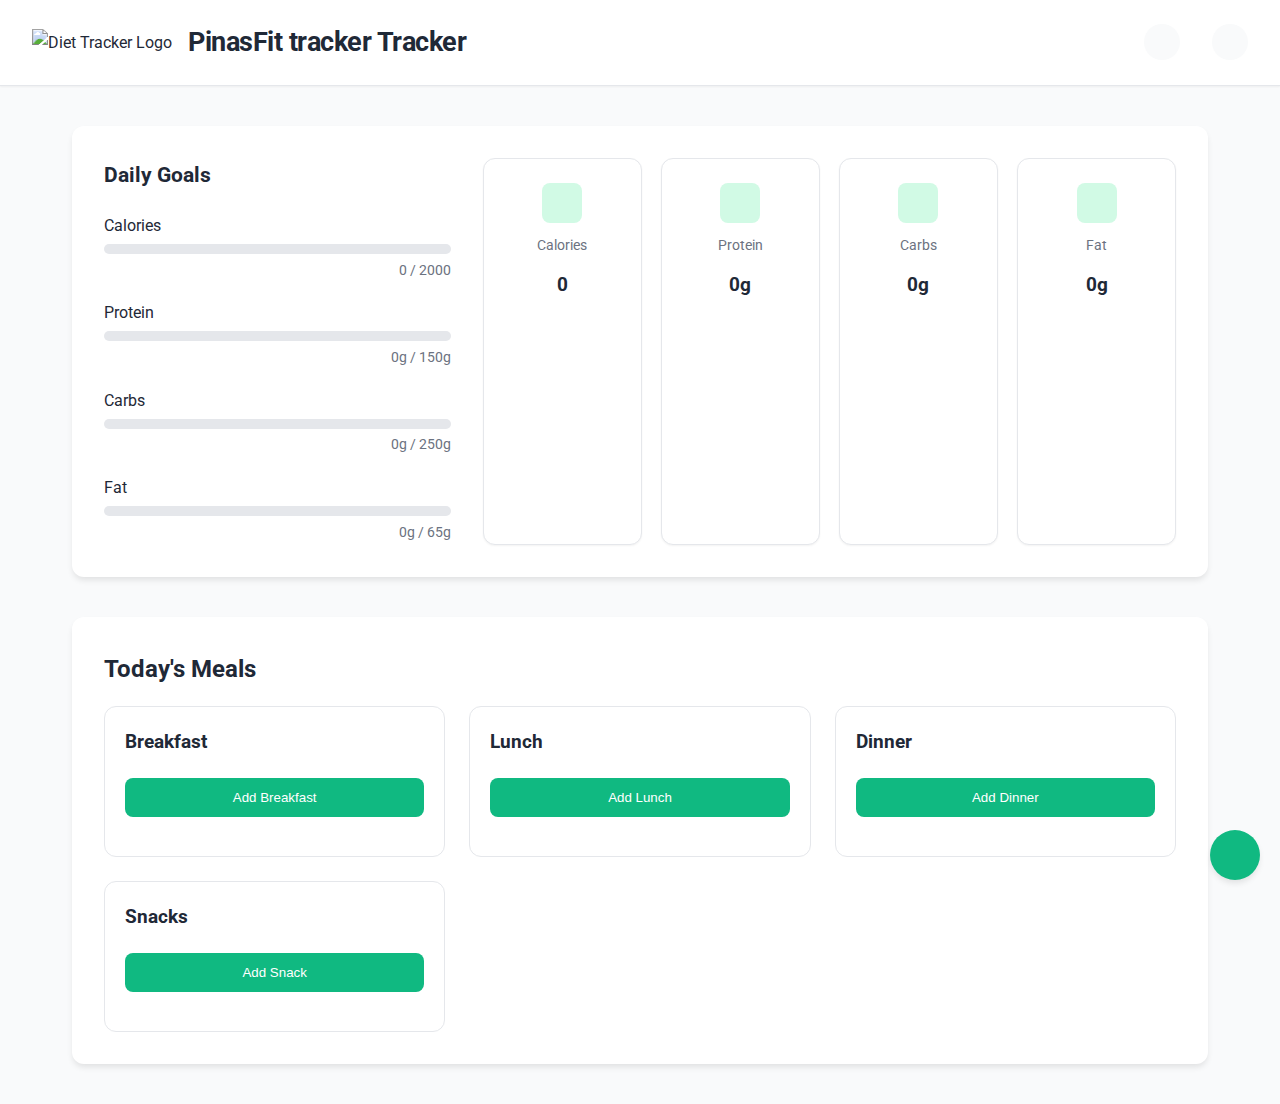
==== commit ac090a3c: "Update index.html" ====
--- a/index.html
+++ b/index.html
@@ -3,7 +3,11 @@
 <head>
     <meta charset="UTF-8">
     <meta name="viewport" content="width=device-width, initial-scale=1.0">
-    <title>Test</title>
+    <title>PinasFit Tracker</title>
+    
+    <link rel="preload" href="logo-light.jpg" as="image" media="(prefers-color-scheme: light)">
+    <link rel="preload" href="logo-dark.jpg" as="image" media="(prefers-color-scheme: dark)">
+    
     <link rel="icon" href="data:,">
     <link rel="stylesheet" href="style.css">
     <link rel="stylesheet" href="https://cdnjs.cloudflare.com/ajax/libs/font-awesome/6.4.0/css/all.min.css" 
@@ -26,7 +30,7 @@
         <header class="app-header">
             <div class="logo">
                 <img src="logo.jpg" alt="Diet Tracker Logo">
-                <h1>PinasFitTracker</h1>
+                <h1>PinasFit tracker  Tracker</h1>
             </div>
             <div class="date-selector">
                 <button id="prevDate"><i class="fas fa-chevron-left"></i></button>
@@ -185,7 +189,7 @@
 
                 <div class="nutrition-inputs">
                     <div class="input-group">
-                        <label for="servings">Servings:</label>
+                        <label for="servings">Servings(g):</label>
                         <input type="number" id="servings" value="1" min="1">
                     </div>
                     <div class="input-group">
